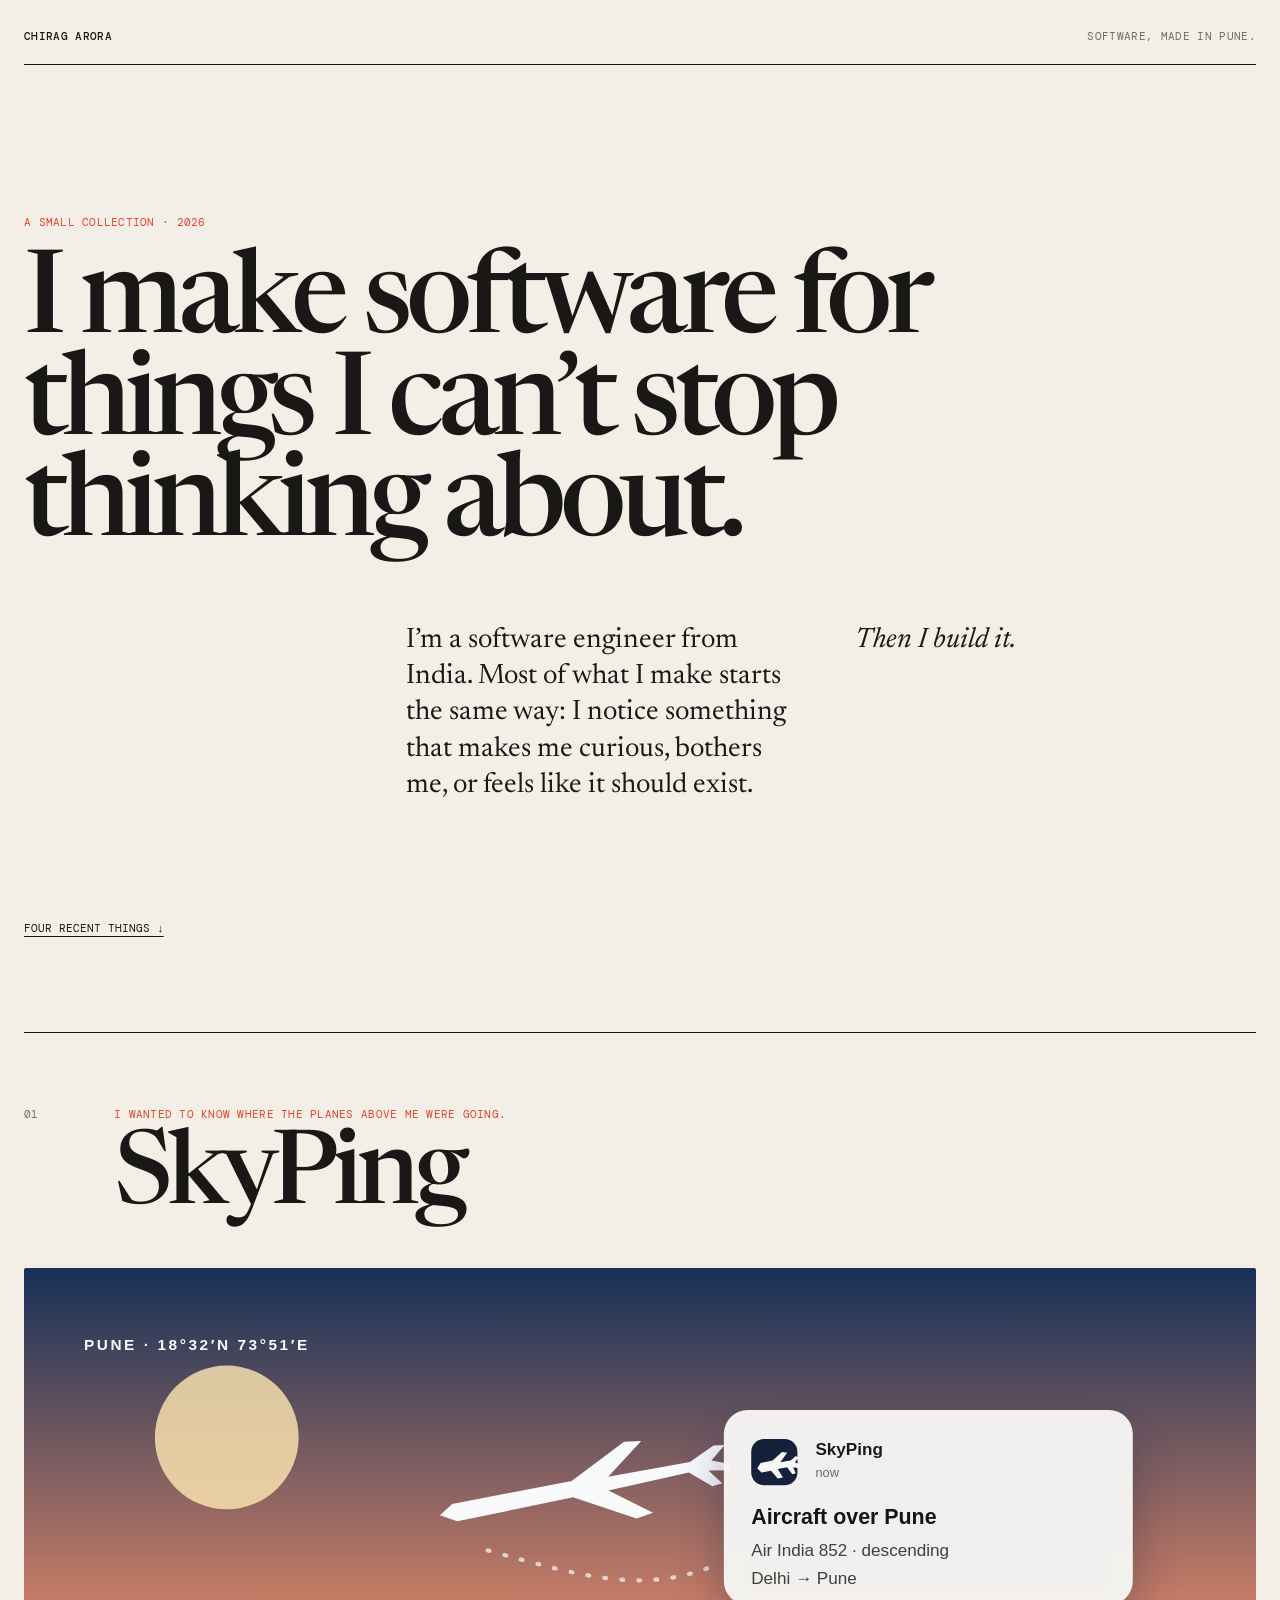
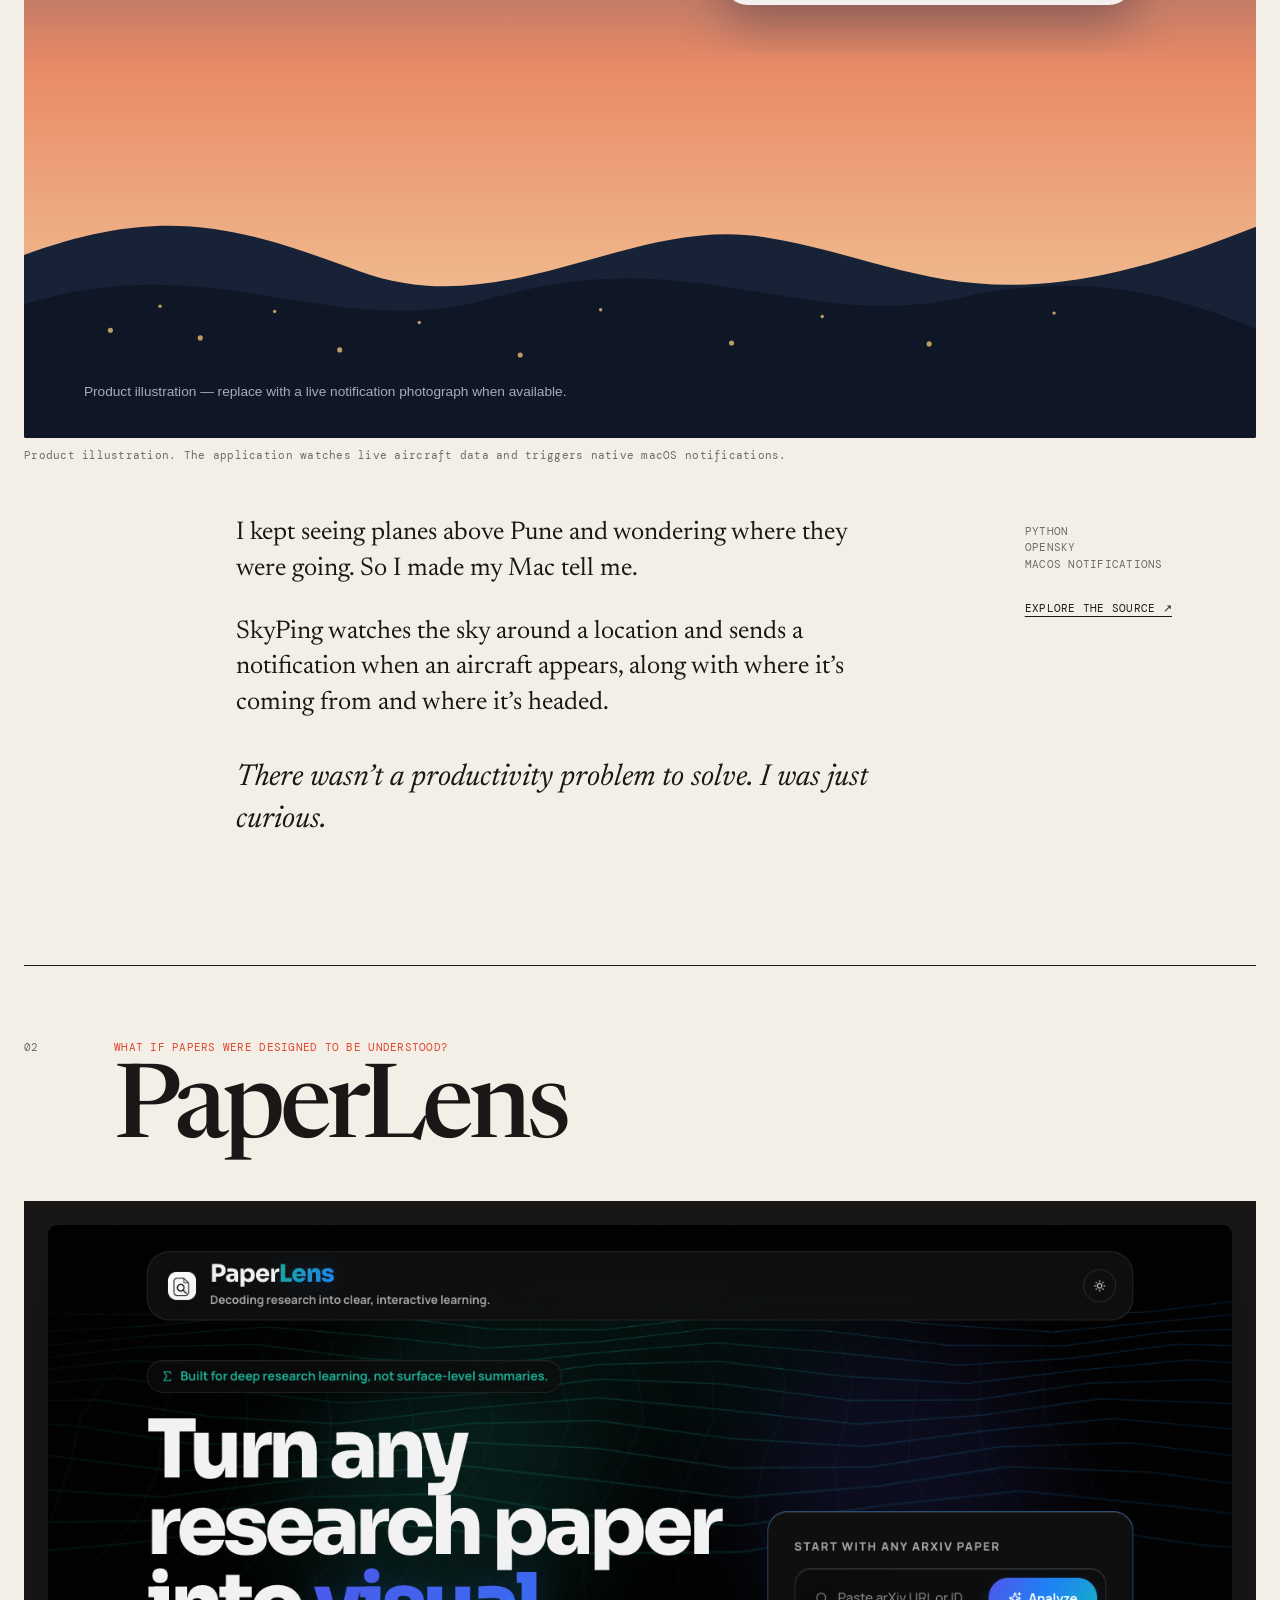
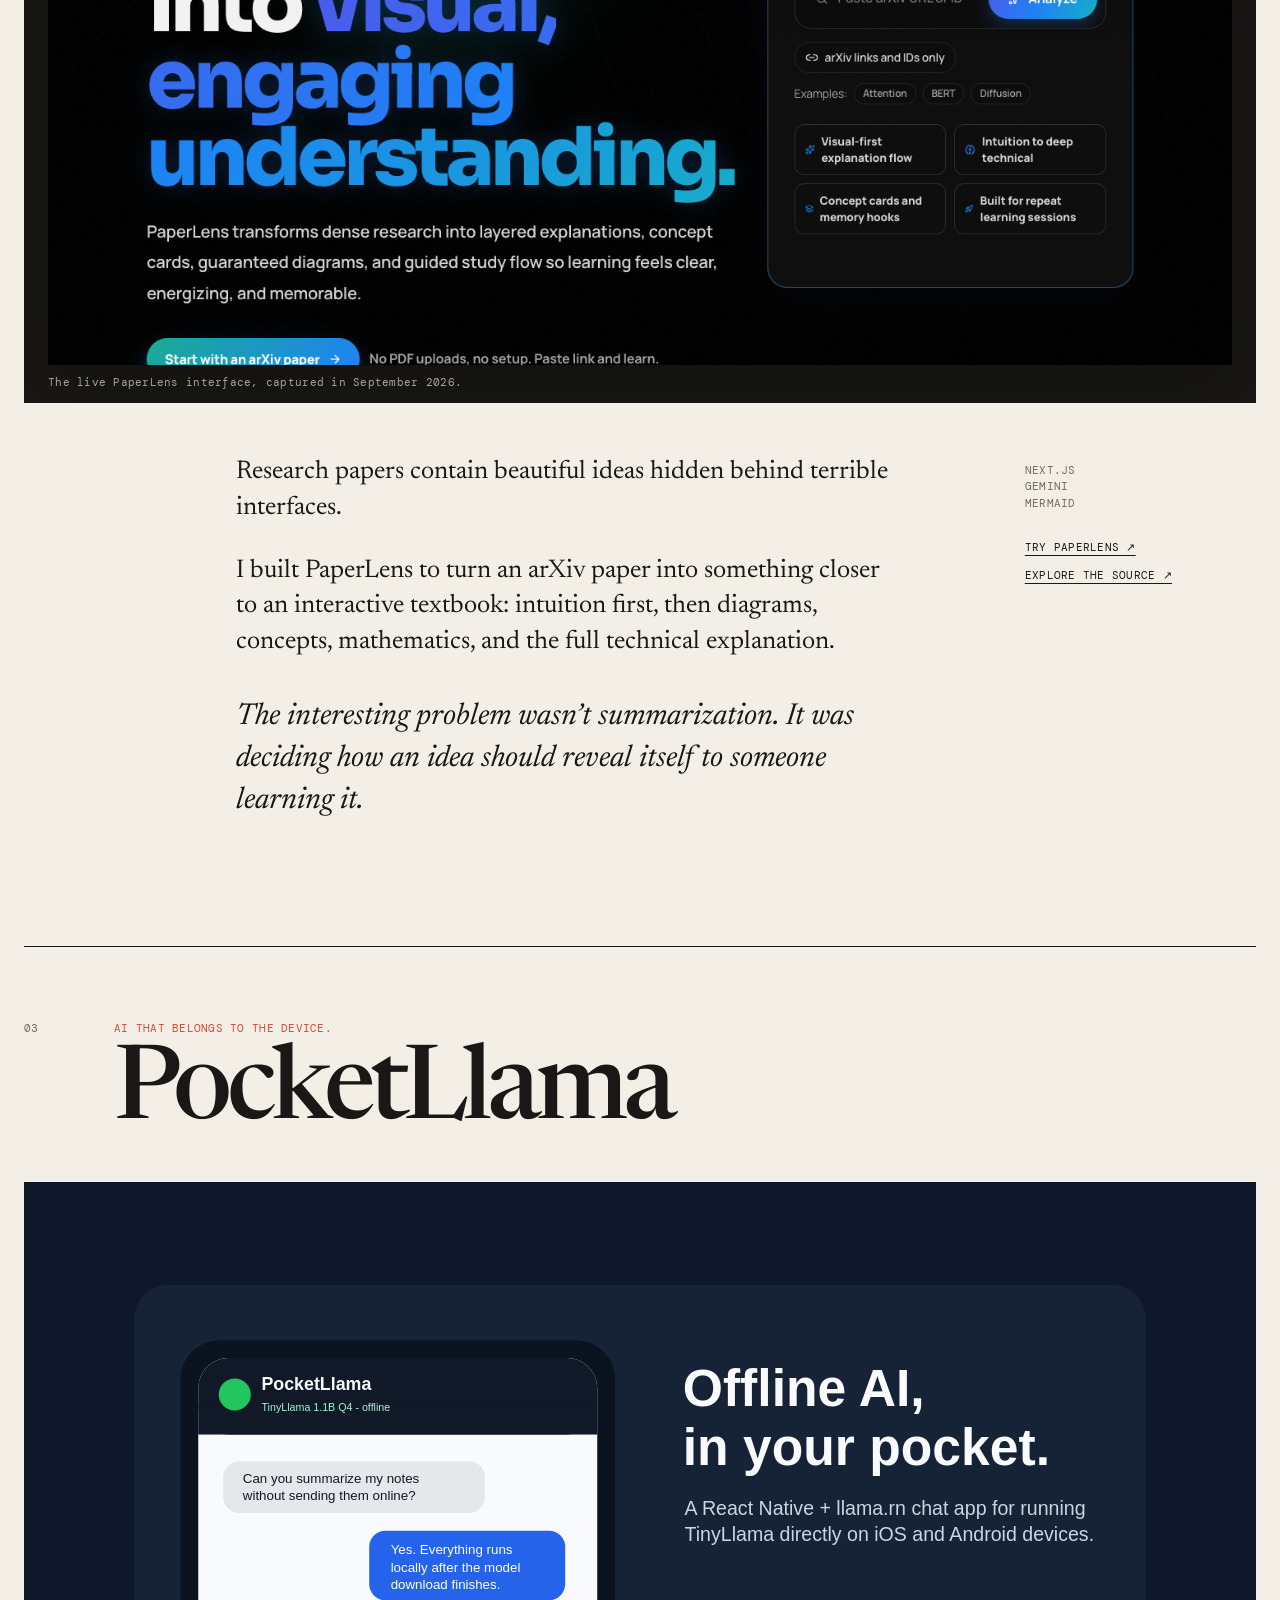
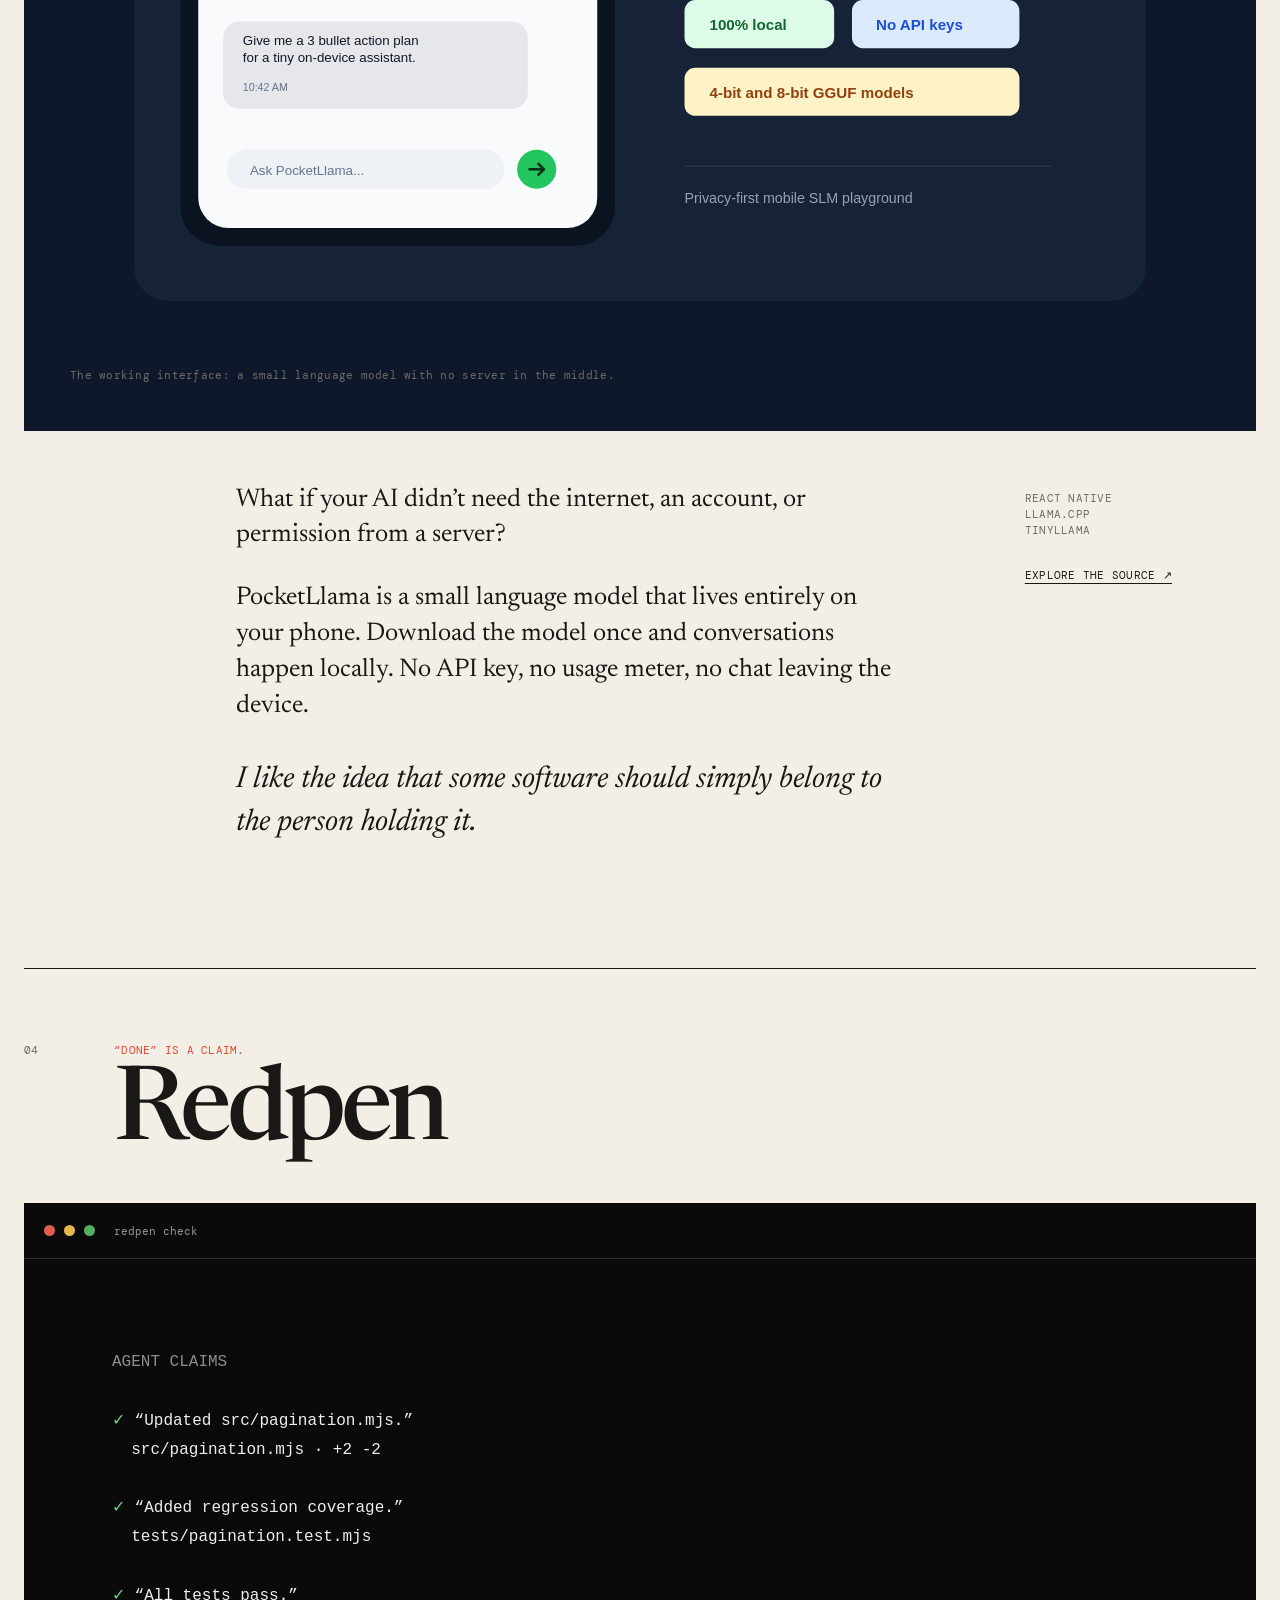
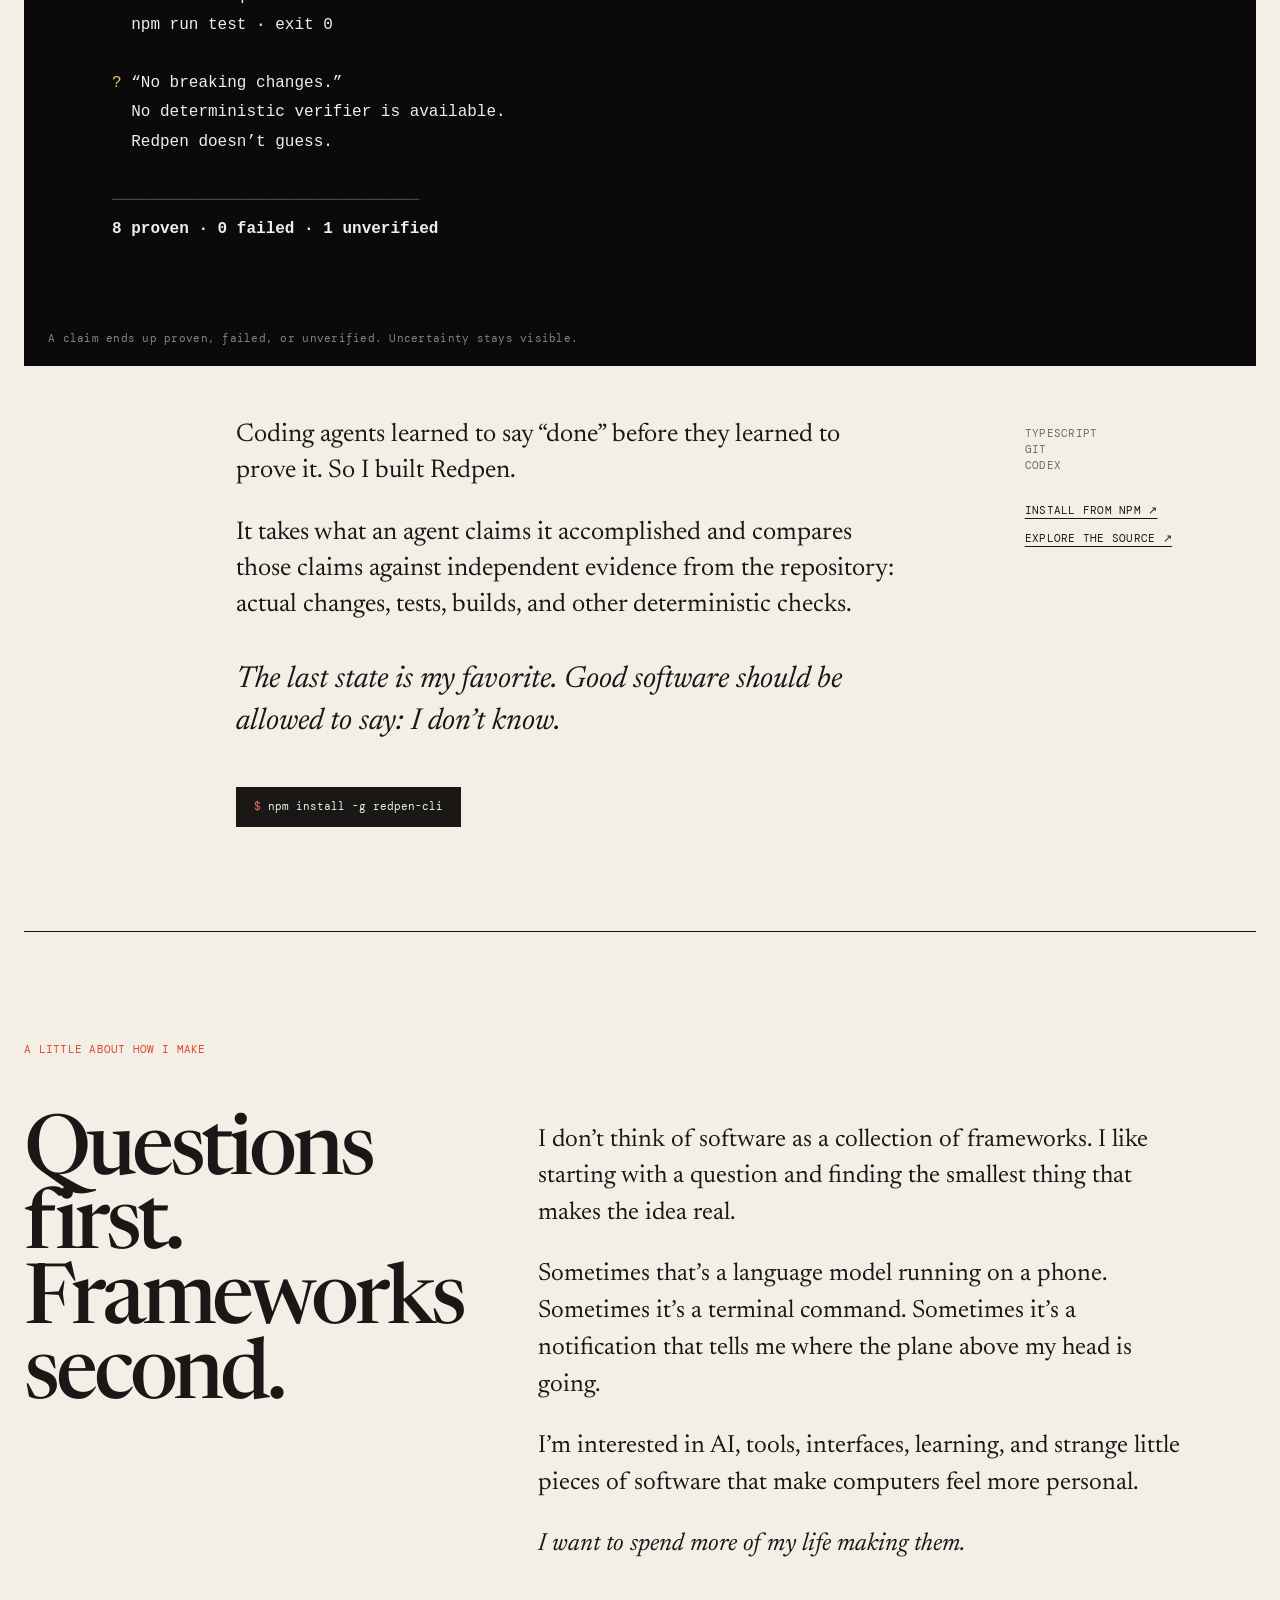
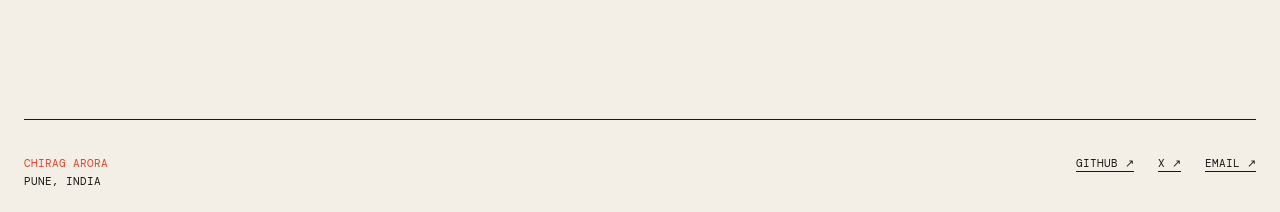
==== made.html @ 52c97ab2 "add creator portfolio for Gumroad residency" ====
<!DOCTYPE html>
<html lang="en">
<head>
    <meta charset="UTF-8">
    <meta name="viewport" content="width=device-width, initial-scale=1.0">
    <meta name="description" content="Four pieces of software made by Chirag Arora from curiosity: SkyPing, PaperLens, PocketLlama, and Redpen.">
    <meta name="author" content="Chirag Arora">
    <meta name="theme-color" content="#f3efe6">

    <meta property="og:type" content="website">
    <meta property="og:title" content="Things I made — Chirag Arora">
    <meta property="og:description" content="I make software for things I can't stop thinking about.">
    <meta property="og:url" content="https://www.chiragarora.tech/made">
    <meta property="og:image" content="https://www.chiragarora.tech/made-assets/paperlens-home.png">

    <meta name="twitter:card" content="summary_large_image">
    <meta name="twitter:title" content="Things I made — Chirag Arora">
    <meta name="twitter:description" content="I make software for things I can't stop thinking about.">
    <meta name="twitter:image" content="https://www.chiragarora.tech/made-assets/paperlens-home.png">

    <link rel="canonical" href="https://www.chiragarora.tech/made">
    <title>Things I made — Chirag Arora</title>
    <link rel="icon" type="image/png" sizes="512x512" href="/favicon.png?v=2">
    <link rel="preconnect" href="https://fonts.googleapis.com">
    <link rel="preconnect" href="https://fonts.gstatic.com" crossorigin>
    <link href="https://fonts.googleapis.com/css2?family=DM+Mono:wght@400;500&amp;family=Newsreader:opsz,wght@6..72,400;6..72,500;6..72,600&amp;display=swap" rel="stylesheet">
    <link rel="stylesheet" href="/made.css">
</head>
<body>
    <a class="skip-link" href="#work">Skip to the work</a>

    <header class="masthead" aria-label="Page header">
        <a class="wordmark" href="/">Chirag Arora</a>
        <p>Software, made in Pune.</p>
    </header>

    <main>
        <section class="intro" aria-labelledby="page-title">
            <p class="edition">A small collection · 2026</p>
            <h1 id="page-title">I make software for things I can’t stop thinking about.</h1>
            <div class="intro-copy">
                <p>I’m a software engineer from India. Most of what I make starts the same way: I notice something that makes me curious, bothers me, or feels like it should exist.</p>
                <p>Then I build it.</p>
            </div>
            <a class="down-link" href="#work">Four recent things <span aria-hidden="true">↓</span></a>
        </section>

        <section class="projects" id="work" aria-label="Selected projects">
            <article class="project" id="skyping">
                <header class="project-heading">
                    <p class="project-number">01</p>
                    <div>
                        <p class="project-question">I wanted to know where the planes above me were going.</p>
                        <h2>SkyPing</h2>
                    </div>
                </header>
                <figure class="project-visual sky-visual">
                    <img src="/made-assets/skyping-scene.svg" alt="Illustration of SkyPing showing a flight notification over the Pune skyline" width="1440" height="900">
                    <figcaption>Product illustration. The application watches live aircraft data and triggers native macOS notifications.</figcaption>
                </figure>
                <div class="project-story">
                    <div class="story-main">
                        <p>I kept seeing planes above Pune and wondering where they were going. So I made my Mac tell me.</p>
                        <p>SkyPing watches the sky around a location and sends a notification when an aircraft appears, along with where it’s coming from and where it’s headed.</p>
                        <p class="pull-quote">There wasn’t a productivity problem to solve. I was just curious.</p>
                    </div>
                    <aside class="project-meta">
                        <p>Python<br>OpenSky<br>macOS notifications</p>
                        <a href="https://github.com/ChiragArora31/SkyPing" target="_blank" rel="noopener noreferrer">Explore the source ↗</a>
                    </aside>
                </div>
            </article>

            <article class="project" id="paperlens">
                <header class="project-heading">
                    <p class="project-number">02</p>
                    <div>
                        <p class="project-question">What if papers were designed to be understood?</p>
                        <h2>PaperLens</h2>
                    </div>
                </header>
                <figure class="project-visual paper-visual">
                    <img src="/made-assets/paperlens-home.png" alt="PaperLens interface inviting the reader to turn an arXiv paper into a visual learning experience" width="1440" height="900" loading="lazy">
                    <figcaption>The live PaperLens interface, captured in September 2026.</figcaption>
                </figure>
                <div class="project-story">
                    <div class="story-main">
                        <p>Research papers contain beautiful ideas hidden behind terrible interfaces.</p>
                        <p>I built PaperLens to turn an arXiv paper into something closer to an interactive textbook: intuition first, then diagrams, concepts, mathematics, and the full technical explanation.</p>
                        <p class="pull-quote">The interesting problem wasn’t summarization. It was deciding how an idea should reveal itself to someone learning it.</p>
                    </div>
                    <aside class="project-meta">
                        <p>Next.js<br>Gemini<br>Mermaid</p>
                        <a href="https://paperlens.in" target="_blank" rel="noopener noreferrer">Try PaperLens ↗</a>
                        <a href="https://github.com/ChiragArora31/PaperLens" target="_blank" rel="noopener noreferrer">Explore the source ↗</a>
                    </aside>
                </div>
            </article>

            <article class="project" id="pocketllama">
                <header class="project-heading">
                    <p class="project-number">03</p>
                    <div>
                        <p class="project-question">AI that belongs to the device.</p>
                        <h2>PocketLlama</h2>
                    </div>
                </header>
                <figure class="project-visual pocket-visual">
                    <img src="/made-assets/pocketllama-chat.svg" alt="PocketLlama chat interface running a TinyLlama model locally on a phone" width="1280" height="820" loading="lazy">
                    <figcaption>The working interface: a small language model with no server in the middle.</figcaption>
                </figure>
                <div class="project-story">
                    <div class="story-main">
                        <p>What if your AI didn’t need the internet, an account, or permission from a server?</p>
                        <p>PocketLlama is a small language model that lives entirely on your phone. Download the model once and conversations happen locally. No API key, no usage meter, no chat leaving the device.</p>
                        <p class="pull-quote">I like the idea that some software should simply belong to the person holding it.</p>
                    </div>
                    <aside class="project-meta">
                        <p>React Native<br>llama.cpp<br>TinyLlama</p>
                        <a href="https://github.com/ChiragArora31/PocketLlama" target="_blank" rel="noopener noreferrer">Explore the source ↗</a>
                    </aside>
                </div>
            </article>

            <article class="project" id="redpen">
                <header class="project-heading">
                    <p class="project-number">04</p>
                    <div>
                        <p class="project-question">“Done” is a claim.</p>
                        <h2>Redpen</h2>
                    </div>
                </header>
                <figure class="project-visual terminal-visual">
                    <div class="terminal-bar" aria-hidden="true"><span></span><span></span><span></span><b>redpen check</b></div>
                    <pre aria-label="Example Redpen verification report"><code><span class="terminal-muted">AGENT CLAIMS</span>

<span class="terminal-good">✓</span> “Updated src/pagination.mjs.”
  src/pagination.mjs · +2 -2

<span class="terminal-good">✓</span> “Added regression coverage.”
  tests/pagination.test.mjs

<span class="terminal-good">✓</span> “All tests pass.”
  npm run test · exit 0

<span class="terminal-unknown">?</span> “No breaking changes.”
  No deterministic verifier is available.
  Redpen doesn’t guess.

<span class="terminal-rule">────────────────────────────────</span>
<strong>8 proven · 0 failed · 1 unverified</strong></code></pre>
                    <figcaption>A claim ends up proven, failed, or unverified. Uncertainty stays visible.</figcaption>
                </figure>
                <div class="project-story">
                    <div class="story-main">
                        <p>Coding agents learned to say “done” before they learned to prove it. So I built Redpen.</p>
                        <p>It takes what an agent claims it accomplished and compares those claims against independent evidence from the repository: actual changes, tests, builds, and other deterministic checks.</p>
                        <p class="pull-quote">The last state is my favorite. Good software should be allowed to say: I don’t know.</p>
                        <p class="install"><span>$</span> npm install -g redpen-cli</p>
                    </div>
                    <aside class="project-meta">
                        <p>TypeScript<br>Git<br>Codex</p>
                        <a href="https://www.npmjs.com/package/redpen-cli" target="_blank" rel="noopener noreferrer">Install from npm ↗</a>
                        <a href="https://github.com/ChiragArora31/Redpen" target="_blank" rel="noopener noreferrer">Explore the source ↗</a>
                    </aside>
                </div>
            </article>
        </section>

        <section class="about" aria-labelledby="about-heading">
            <p class="edition">A little about how I make</p>
            <h2 id="about-heading">Questions first.<br>Frameworks second.</h2>
            <div class="about-copy">
                <p>I don’t think of software as a collection of frameworks. I like starting with a question and finding the smallest thing that makes the idea real.</p>
                <p>Sometimes that’s a language model running on a phone. Sometimes it’s a terminal command. Sometimes it’s a notification that tells me where the plane above my head is going.</p>
                <p>I’m interested in AI, tools, interfaces, learning, and strange little pieces of software that make computers feel more personal.</p>
                <p class="about-last">I want to spend more of my life making them.</p>
            </div>
        </section>
    </main>

    <footer>
        <div>
            <p class="footer-name">Chirag Arora</p>
            <p>Pune, India</p>
        </div>
        <nav aria-label="Contact links">
            <a href="https://github.com/ChiragArora31" target="_blank" rel="noopener noreferrer">GitHub ↗</a>
            <a href="https://x.com/iChiragArora" target="_blank" rel="noopener noreferrer">X ↗</a>
            <a href="mailto:chiragarora31@gmail.com">Email ↗</a>
        </nav>
    </footer>

</body>
</html>
---- made.css ----
:root {
    --paper: #f3efe6;
    --ink: #191816;
    --muted: #706b63;
    --line: #cfc7b9;
    --accent: #e0452e;
    --serif: "Newsreader", Georgia, serif;
    --mono: "DM Mono", "SFMono-Regular", Consolas, monospace;
}

* { box-sizing: border-box; }

html { scroll-behavior: smooth; }

body {
    margin: 0;
    background: var(--paper);
    color: var(--ink);
    font-family: var(--serif);
    font-size: 20px;
    line-height: 1.48;
    -webkit-font-smoothing: antialiased;
}

a { color: inherit; text-decoration-thickness: 1px; text-underline-offset: 4px; }
a:hover { color: var(--accent); }
a:focus-visible { outline: 2px solid var(--accent); outline-offset: 4px; }

.skip-link {
    position: fixed;
    left: 1rem;
    top: -5rem;
    z-index: 10;
    padding: 0.65rem 0.9rem;
    background: var(--ink);
    color: var(--paper);
    font-family: var(--mono);
    font-size: 0.7rem;
}

.skip-link:focus { top: 1rem; }

.masthead,
main,
footer {
    width: min(100% - 48px, 1240px);
    margin-inline: auto;
}

.masthead {
    display: flex;
    justify-content: space-between;
    align-items: baseline;
    padding: 28px 0 20px;
    border-bottom: 1px solid var(--ink);
    font-family: var(--mono);
    font-size: 0.68rem;
    letter-spacing: 0.03em;
    text-transform: uppercase;
}

.masthead p { margin: 0; color: var(--muted); }
.wordmark { font-weight: 500; text-decoration: none; }

.intro { min-height: 820px; padding: clamp(72px, 12vw, 150px) 0 90px; }
.edition,
.project-number,
.project-question,
.project-meta,
figcaption {
    font-family: var(--mono);
    font-size: 0.66rem;
    line-height: 1.55;
    letter-spacing: 0.025em;
}

.edition {
    margin: 0 0 24px;
    color: var(--accent);
    text-transform: uppercase;
}

h1,
h2,
p { margin-top: 0; }

h1 {
    max-width: 1050px;
    margin-bottom: 62px;
    font-size: clamp(3.8rem, 9vw, 8.4rem);
    font-weight: 500;
    letter-spacing: -0.055em;
    line-height: 0.88;
}

.intro-copy {
    display: grid;
    grid-template-columns: repeat(2, minmax(0, 1fr));
    gap: 48px;
    max-width: 850px;
    margin-left: auto;
    font-size: clamp(1.25rem, 2.3vw, 1.75rem);
    line-height: 1.3;
}

.intro-copy p:last-child { font-style: italic; }

.down-link {
    display: inline-block;
    margin-top: 88px;
    font-family: var(--mono);
    font-size: 0.7rem;
    text-transform: uppercase;
}

.projects { scroll-margin-top: 24px; }

.project {
    padding: 74px 0 92px;
    border-top: 1px solid var(--ink);
}

.project-heading {
    display: grid;
    grid-template-columns: 90px 1fr;
    margin-bottom: 42px;
}

.project-number,
.project-question { margin: 0; color: var(--muted); text-transform: uppercase; }
.project-question { margin-bottom: 10px; color: var(--accent); }

.project h2,
.about h2 {
    margin: 0;
    font-size: clamp(3.4rem, 8vw, 7.5rem);
    font-weight: 500;
    letter-spacing: -0.05em;
    line-height: 0.9;
}

.project-visual { margin: 0 0 52px; }
.project-visual img { display: block; width: 100%; height: auto; }
.project-visual figcaption { margin-top: 10px; color: var(--muted); }
.sky-visual img { border-radius: 2px; }

.paper-visual {
    padding: 24px 24px 0;
    overflow: hidden;
    background: #191816;
}

.paper-visual img {
    border-radius: 9px 9px 0 0;
    box-shadow: 0 25px 70px rgba(0, 0, 0, 0.28);
}

.paper-visual figcaption { padding-bottom: 12px; color: #aaa49a; }

.pocket-visual {
    padding: clamp(18px, 4vw, 46px);
    background: #0f172a;
}

.project-story {
    display: grid;
    grid-template-columns: minmax(0, 2fr) minmax(220px, 0.7fr);
    gap: clamp(60px, 10vw, 140px);
    max-width: 1020px;
    margin-left: auto;
}

.story-main { font-size: clamp(1.2rem, 2.1vw, 1.6rem); line-height: 1.4; }
.story-main > p { margin-bottom: 1.05em; }
.pull-quote { padding-top: 0.5rem; font-size: 1.18em; font-style: italic; }

.project-meta {
    padding-top: 0.5rem;
    color: var(--muted);
    text-transform: uppercase;
}

.project-meta p { margin-bottom: 28px; }
.project-meta a { display: block; margin: 0 0 12px; color: var(--ink); }
.project-meta a:hover { color: var(--accent); }

.terminal-visual { background: #0a0a0a; color: #efeee9; }

.terminal-bar {
    display: flex;
    align-items: center;
    gap: 9px;
    min-height: 56px;
    padding: 0 20px;
    border-bottom: 1px solid #333;
}

.terminal-bar span { width: 11px; height: 11px; border-radius: 50%; background: #515151; }
.terminal-bar span:first-child { background: #e25d4c; }
.terminal-bar span:nth-child(2) { background: #e8b74b; }
.terminal-bar span:nth-child(3) { background: #52af63; }
.terminal-bar b { margin-left: 10px; color: #979797; font-family: var(--mono); font-size: 0.68rem; font-weight: 400; }

.terminal-visual pre {
    margin: 0;
    padding: clamp(34px, 7vw, 88px);
    overflow-x: auto;
    font-family: var(--mono);
    font-size: clamp(0.68rem, 1.5vw, 1rem);
    line-height: 1.7;
}

.terminal-visual figcaption { margin: 0; padding: 0 24px 18px; color: #858585; }
.terminal-muted { color: #8d8d8d; }
.terminal-good { color: #72d187; }
.terminal-unknown { color: #edc65f; }
.terminal-rule { color: #4d4d4d; }

.install {
    width: fit-content;
    margin-top: 44px;
    padding: 12px 18px;
    background: var(--ink);
    color: var(--paper);
    font-family: var(--mono);
    font-size: 0.7rem;
}

.install span { color: #eb705d; }

.about {
    display: grid;
    grid-template-columns: 0.8fr 1.4fr;
    gap: 76px;
    padding: 110px 0 130px;
    border-top: 1px solid var(--ink);
}

.about .edition { grid-column: 1 / -1; margin-bottom: -24px; }
.about h2 { font-size: clamp(3.1rem, 6.5vw, 6.4rem); }
.about-copy { max-width: 650px; padding-top: 5px; font-size: clamp(1.2rem, 2vw, 1.55rem); }
.about-last { font-style: italic; }

footer {
    display: flex;
    justify-content: space-between;
    gap: 32px;
    padding: 34px 0 55px;
    border-top: 1px solid var(--ink);
    font-family: var(--mono);
    font-size: 0.68rem;
    line-height: 1.7;
    text-transform: uppercase;
}

footer p { margin: 0; }
.footer-name { color: var(--accent); }
footer nav { display: flex; gap: 24px; flex-wrap: wrap; }

@media (max-width: 760px) {
    body { font-size: 18px; }
    .masthead, main, footer { width: min(100% - 30px, 1240px); }
    .masthead p { display: none; }
    .intro { min-height: 700px; padding-top: 88px; }
    h1 { margin-bottom: 48px; }
    .intro-copy { grid-template-columns: 1fr; gap: 4px; margin-left: 0; }
    .down-link { margin-top: 56px; }
    .project { padding: 54px 0 66px; }
    .project-heading { grid-template-columns: 48px 1fr; margin-bottom: 28px; }
    .project-story { grid-template-columns: 1fr; gap: 20px; }
    .project-meta { display: grid; grid-template-columns: 1fr; }
    .paper-visual { padding: 10px 10px 0; }
    .terminal-visual pre { padding: 30px 18px; }
    .about { grid-template-columns: 1fr; gap: 42px; padding: 80px 0 90px; }
    .about .edition { margin-bottom: -12px; }
    footer { flex-direction: column; }
}
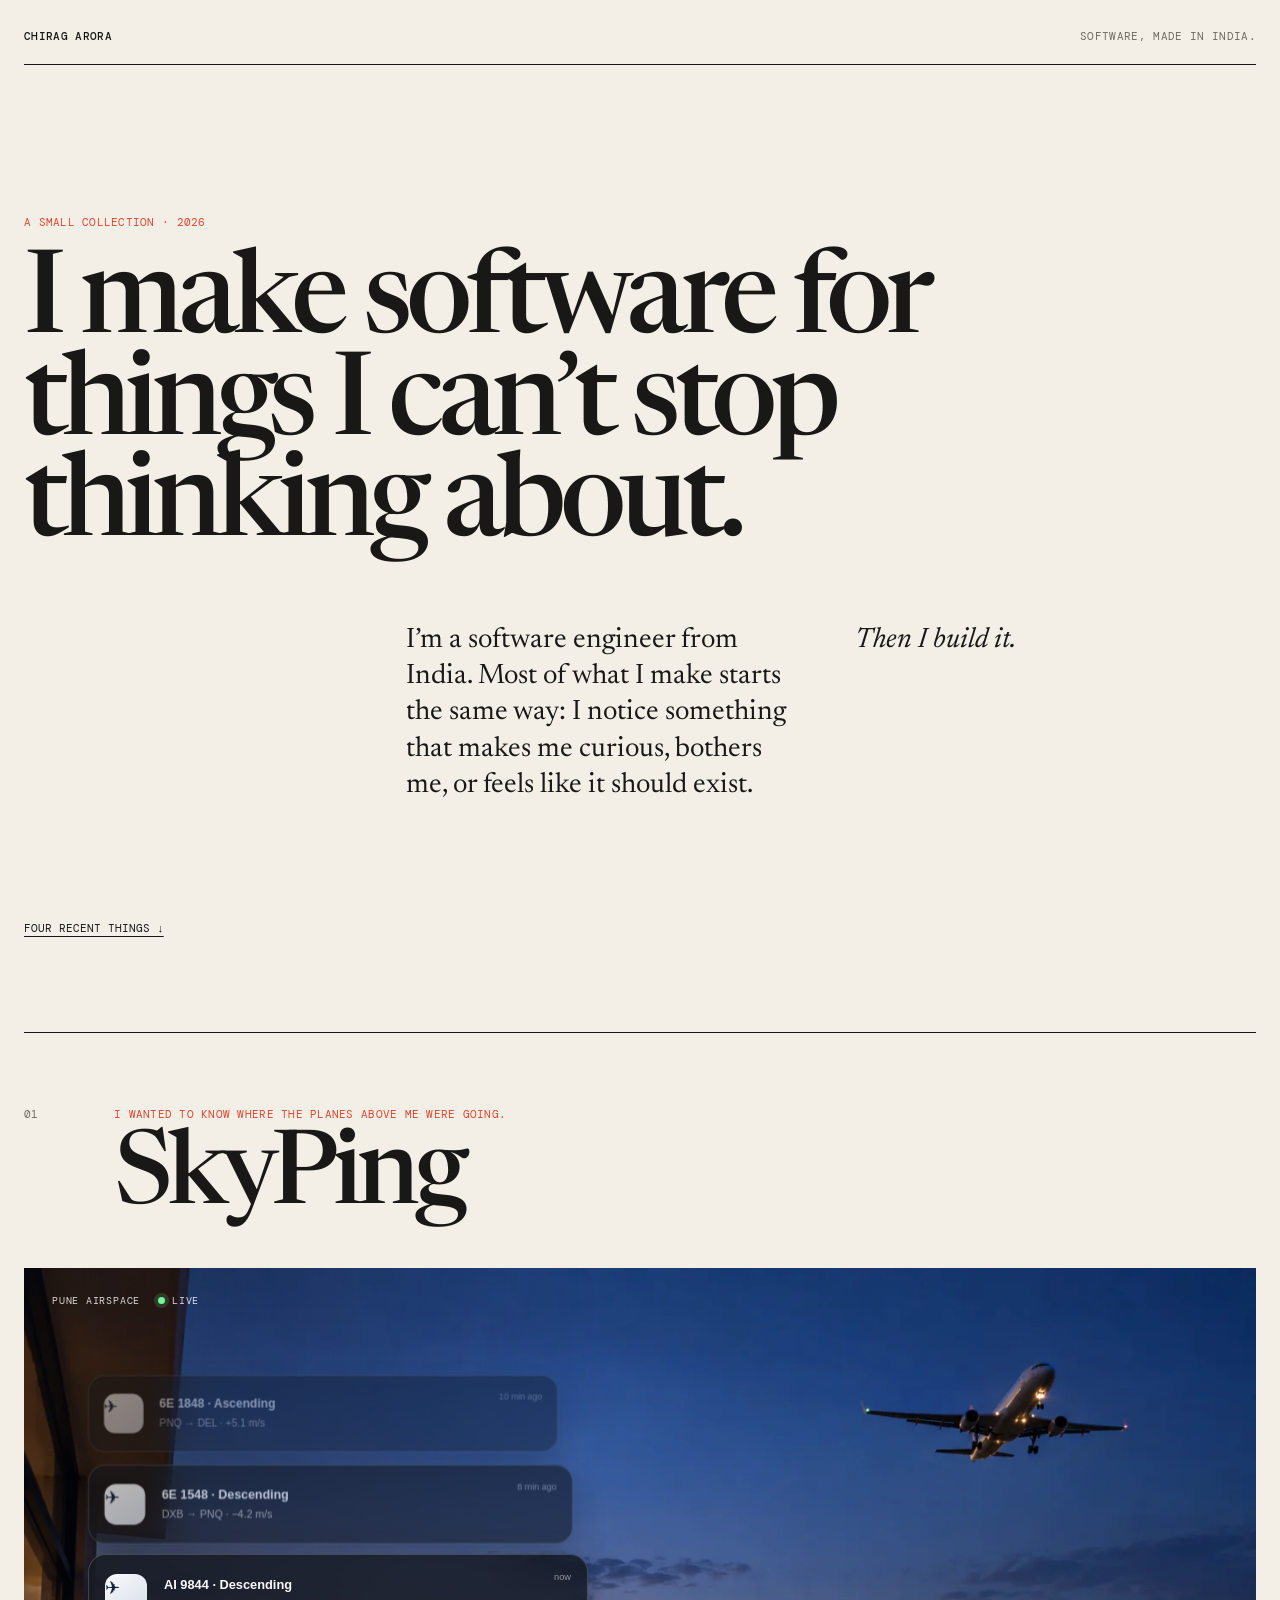
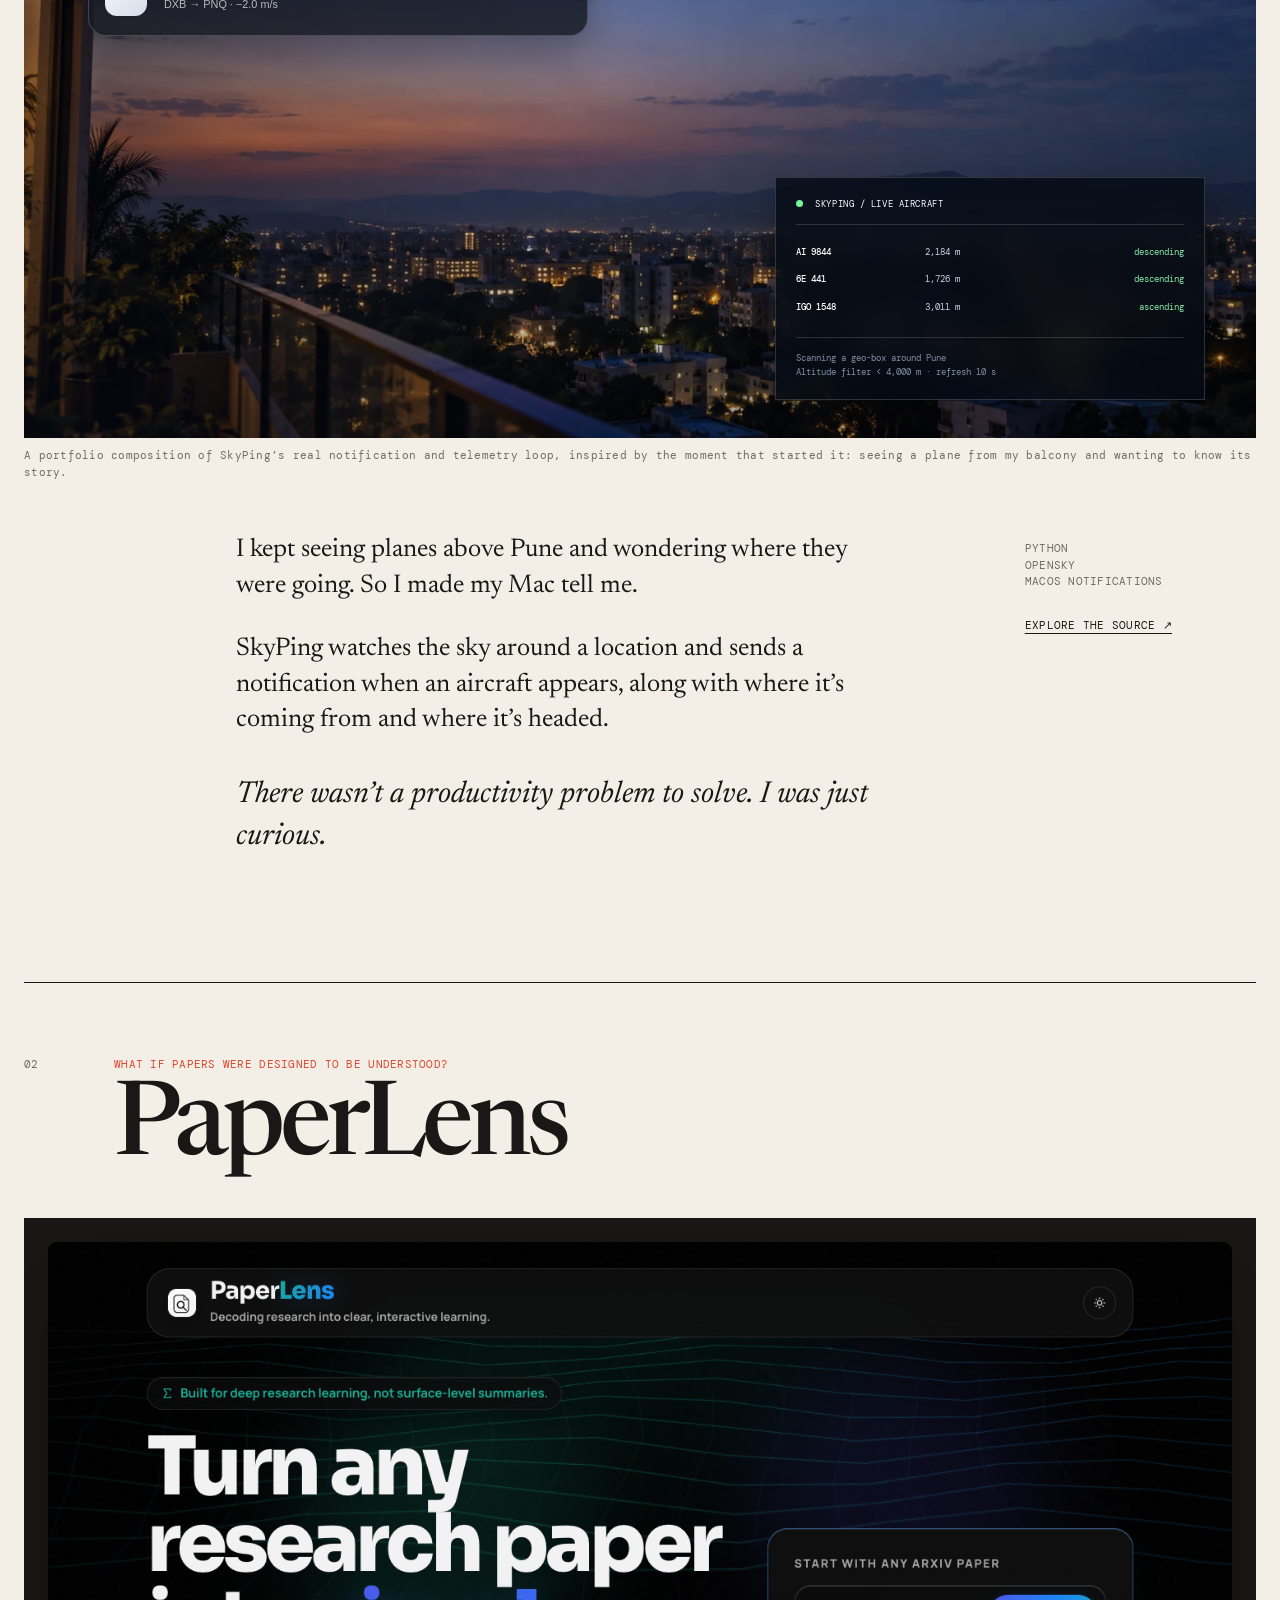
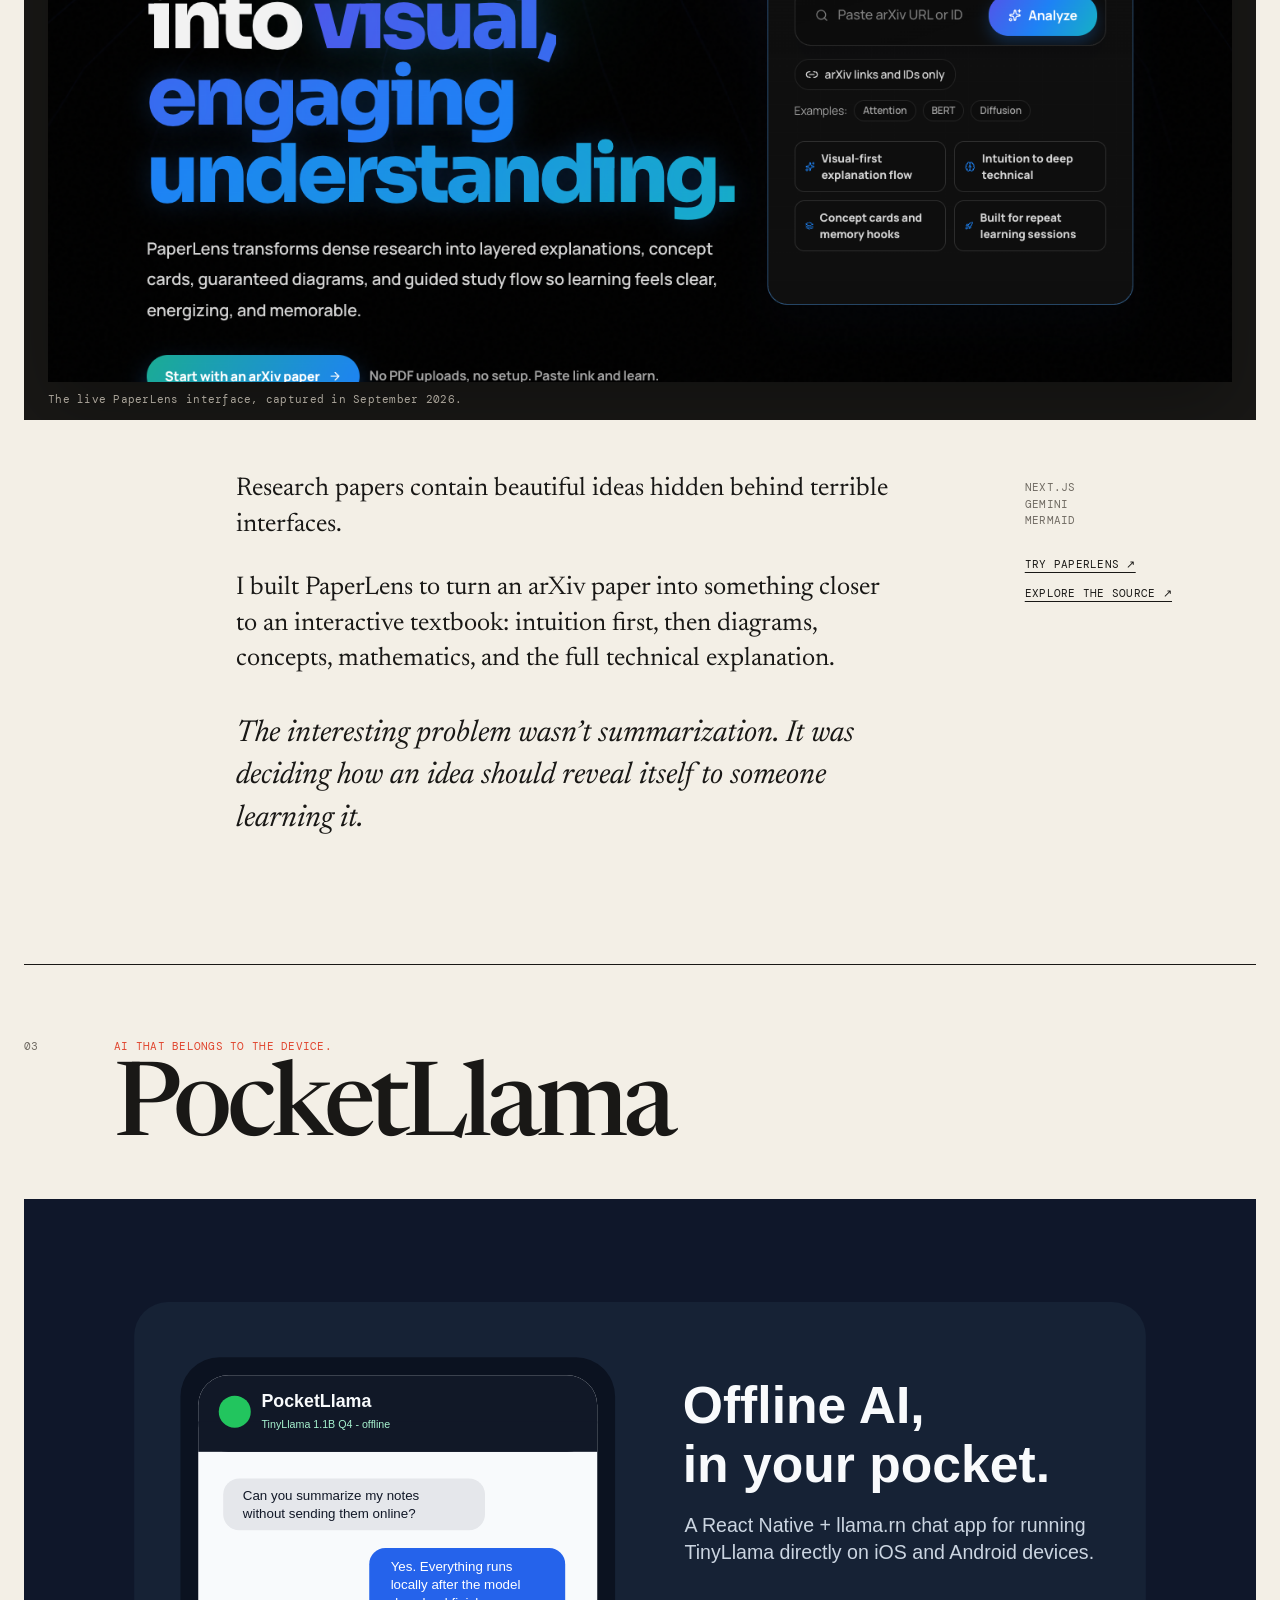
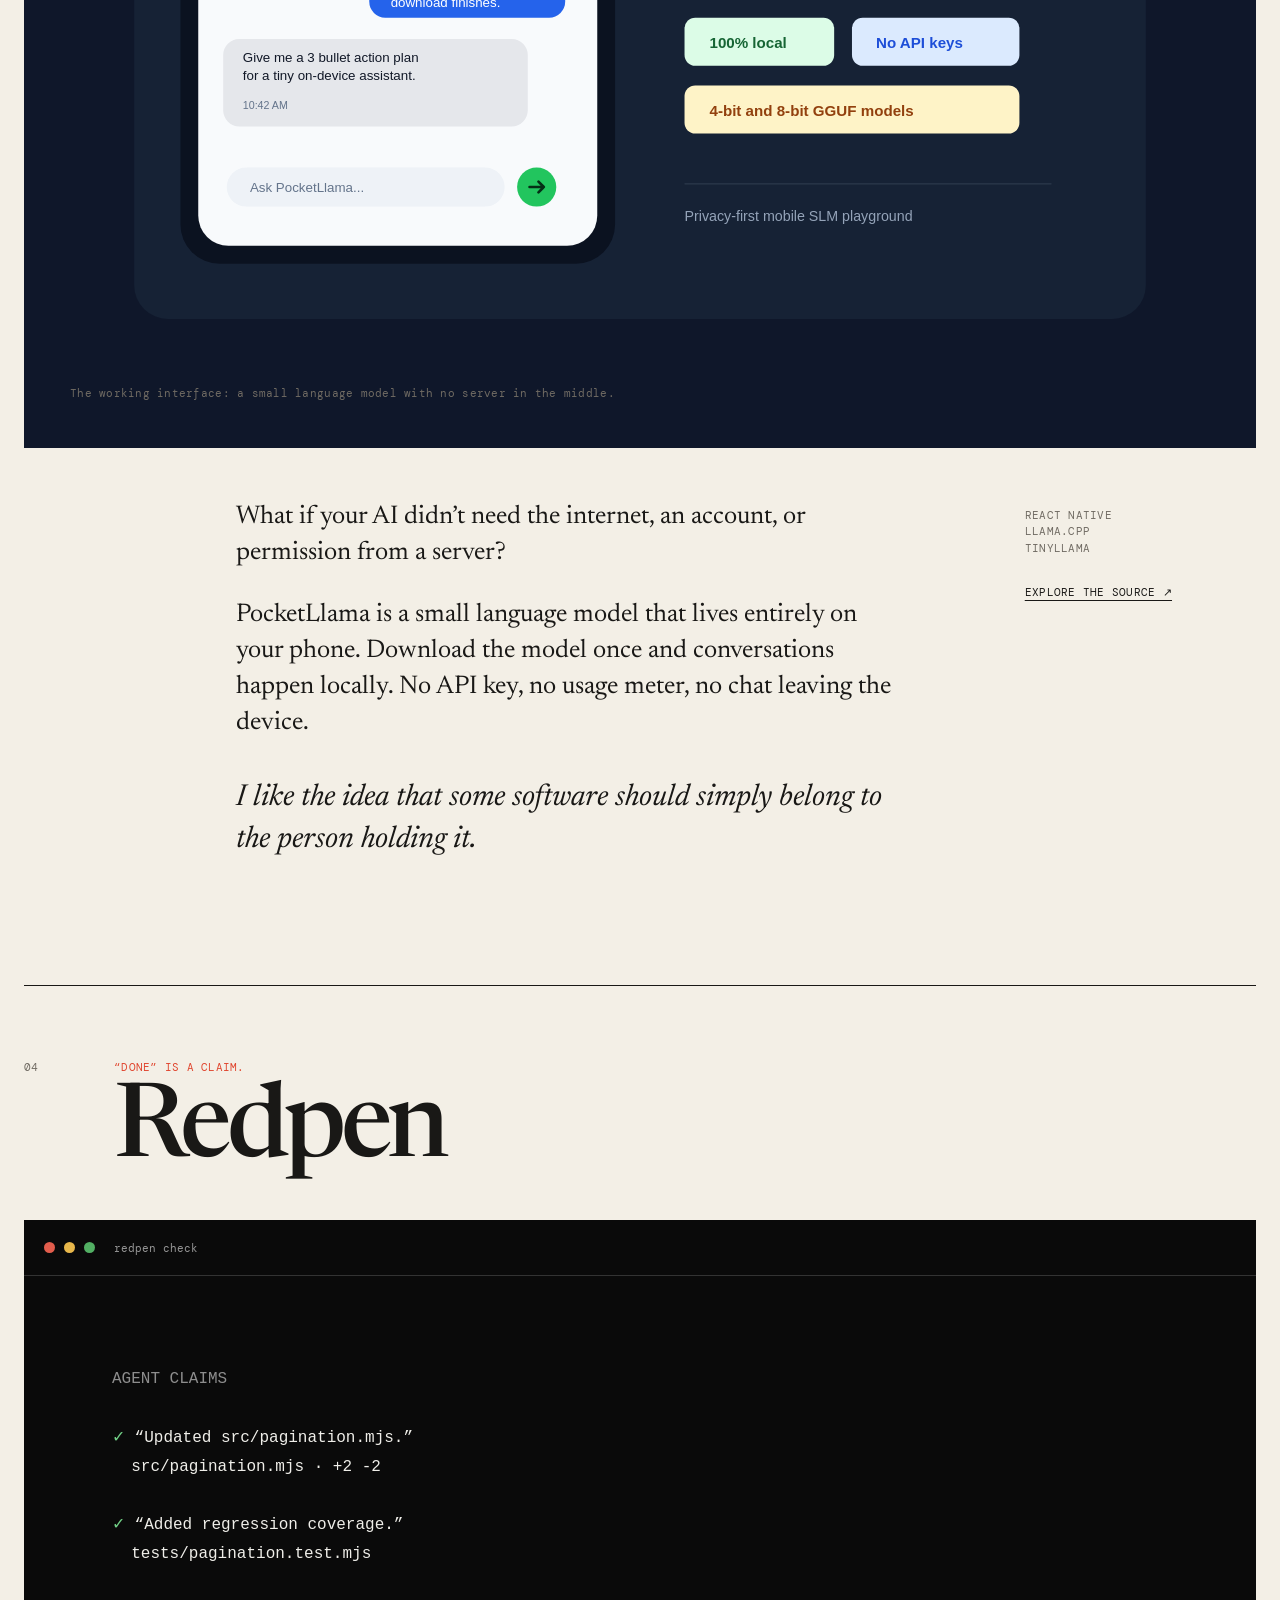
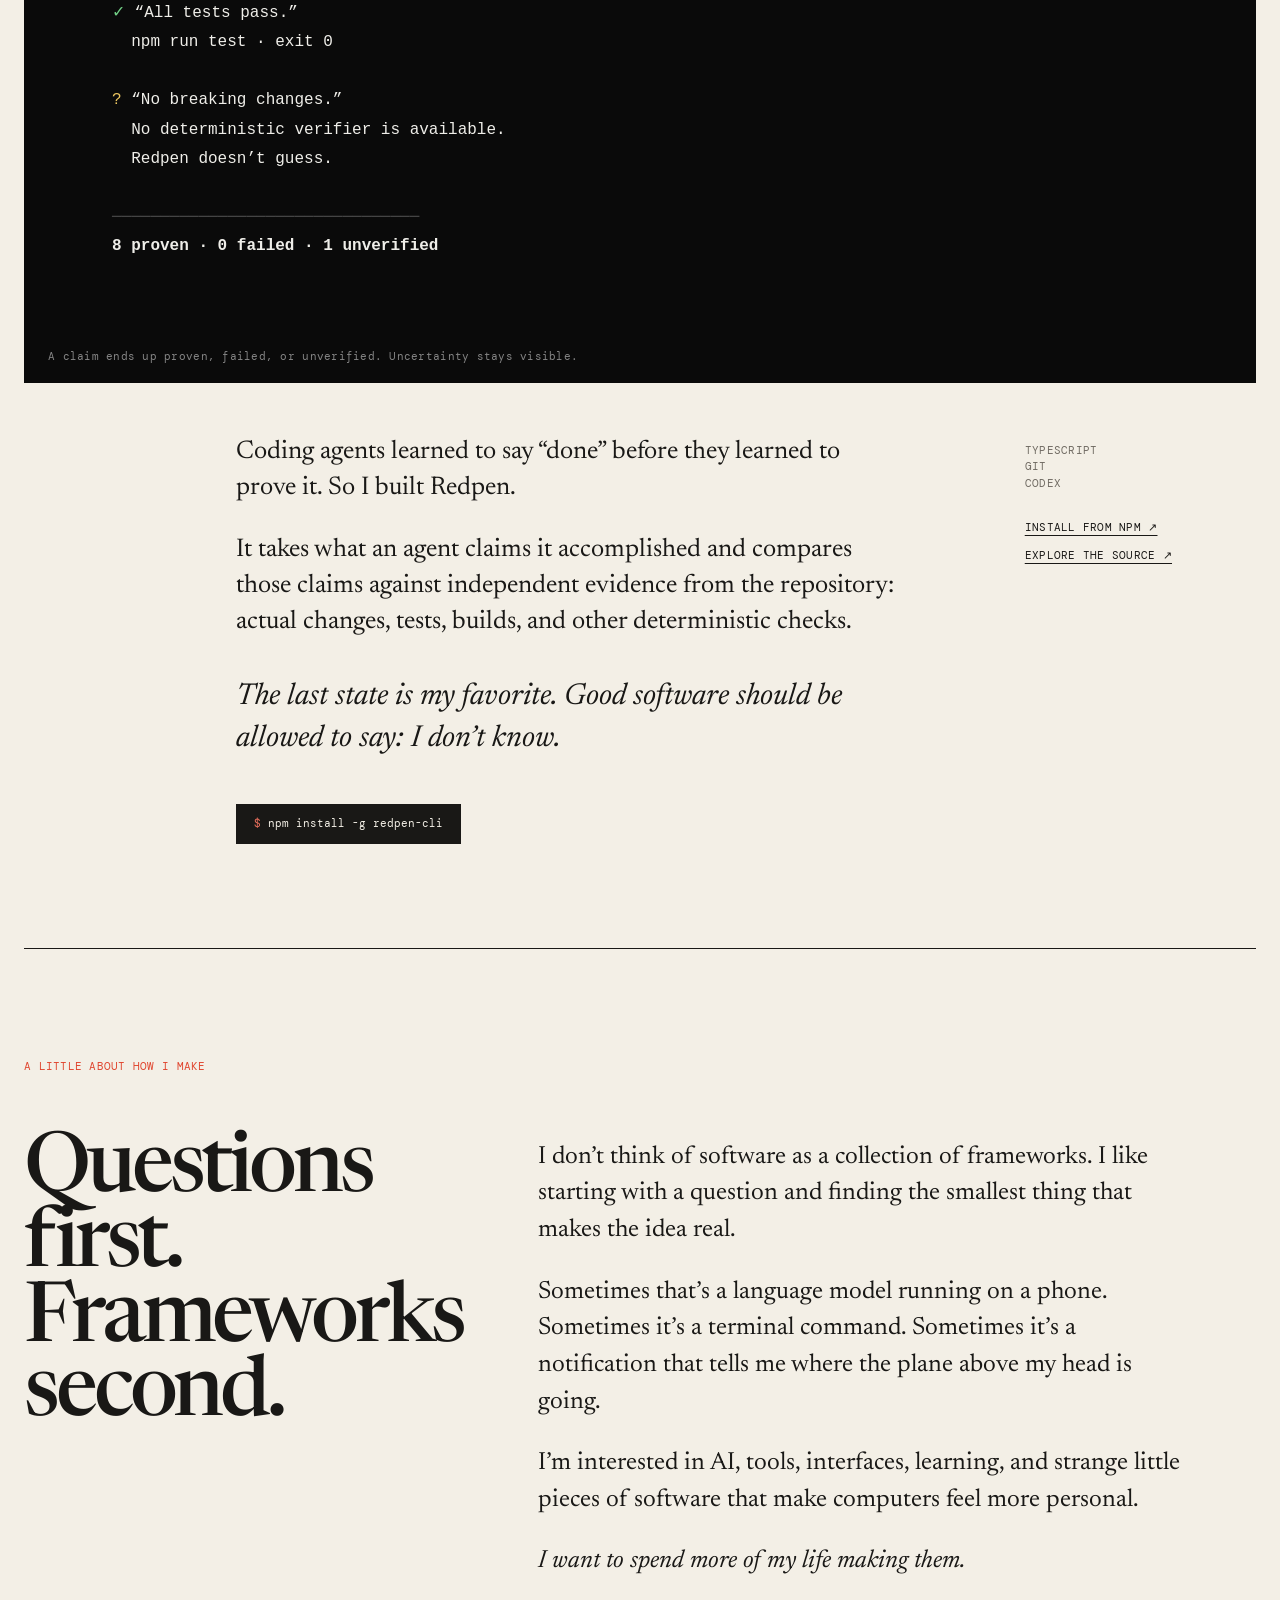
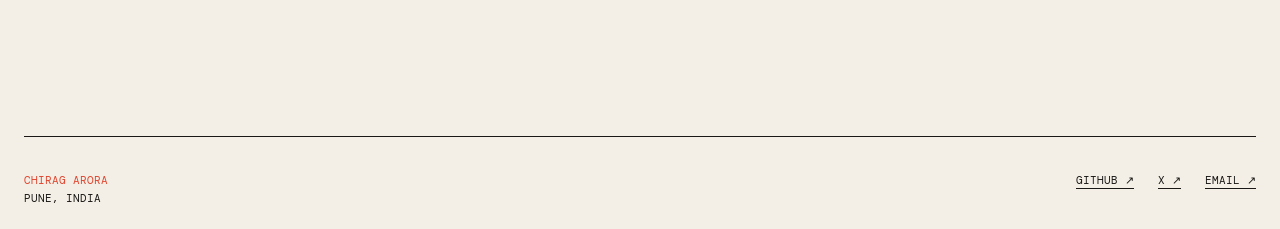
==== commit a0a99a67: "refine SkyPing portfolio visual" ====
--- a/made.html
+++ b/made.html
@@ -31,7 +31,7 @@
 
     <header class="masthead" aria-label="Page header">
         <a class="wordmark" href="/">Chirag Arora</a>
-        <p>Software, made in Pune.</p>
+        <p>Software, made in India.</p>
     </header>
 
     <main>
@@ -55,8 +55,38 @@
                     </div>
                 </header>
                 <figure class="project-visual sky-visual">
-                    <img src="/made-assets/skyping-scene.svg" alt="Illustration of SkyPing showing a flight notification over the Pune skyline" width="1440" height="900">
-                    <figcaption>Product illustration. The application watches live aircraft data and triggers native macOS notifications.</figcaption>
+                    <div class="sky-frame">
+                        <img src="/made-assets/skyping-pune-dusk.webp" alt="A passenger aircraft descending over Pune at blue hour, seen from an apartment balcony" width="1440" height="901">
+                        <div class="sky-coordinate" aria-hidden="true">
+                            <span>Pune airspace</span>
+                            <span class="live-dot">Live</span>
+                        </div>
+                        <div class="notification-stack" aria-label="Examples of native SkyPing flight notifications">
+                            <article class="flight-notification notification-back">
+                                <span class="plane-mark" aria-hidden="true">✈</span>
+                                <div><strong>6E 1848 · Ascending</strong><span>PNQ → DEL · +5.1 m/s</span></div>
+                                <time>10 min ago</time>
+                            </article>
+                            <article class="flight-notification notification-middle">
+                                <span class="plane-mark" aria-hidden="true">✈</span>
+                                <div><strong>6E 1548 · Descending</strong><span>DXB → PNQ · −4.2 m/s</span></div>
+                                <time>8 min ago</time>
+                            </article>
+                            <article class="flight-notification notification-front">
+                                <span class="plane-mark" aria-hidden="true">✈</span>
+                                <div><strong>AI 9844 · Descending</strong><span>DXB → PNQ · −2.0 m/s</span></div>
+                                <time>now</time>
+                            </article>
+                        </div>
+                        <div class="telemetry-card" aria-label="SkyPing live aircraft telemetry example">
+                            <div class="telemetry-title"><span></span> SkyPing / live aircraft</div>
+                            <div class="telemetry-row"><b>AI 9844</b><span>2,184 m</span><em>descending</em></div>
+                            <div class="telemetry-row"><b>6E 441</b><span>1,726 m</span><em>descending</em></div>
+                            <div class="telemetry-row"><b>IGO 1548</b><span>3,011 m</span><em>ascending</em></div>
+                            <p>Scanning a geo-box around Pune<br>Altitude filter &lt; 4,000 m · refresh 10 s</p>
+                        </div>
+                    </div>
+                    <figcaption>A portfolio composition of SkyPing’s real notification and telemetry loop, inspired by the moment that started it: seeing a plane from my balcony and wanting to know its story.</figcaption>
                 </figure>
                 <div class="project-story">
                     <div class="story-main">
--- a/made.css
+++ b/made.css
@@ -142,7 +142,149 @@
 .project-visual { margin: 0 0 52px; }
 .project-visual img { display: block; width: 100%; height: auto; }
 .project-visual figcaption { margin-top: 10px; color: var(--muted); }
-.sky-visual img { border-radius: 2px; }
+
+.sky-frame {
+    position: relative;
+    overflow: hidden;
+    isolation: isolate;
+    min-height: 620px;
+    background: #102443;
+}
+
+.sky-frame::after {
+    position: absolute;
+    inset: 0;
+    z-index: 1;
+    background:
+        linear-gradient(90deg, rgba(4, 10, 22, 0.42), transparent 47%),
+        linear-gradient(0deg, rgba(4, 10, 22, 0.35), transparent 42%);
+    content: "";
+    pointer-events: none;
+}
+
+.sky-frame > img {
+    width: 100%;
+    height: 100%;
+    min-height: 620px;
+    object-fit: cover;
+}
+
+.sky-coordinate {
+    position: absolute;
+    top: 26px;
+    left: 28px;
+    z-index: 2;
+    display: flex;
+    gap: 18px;
+    align-items: center;
+    color: rgba(255, 255, 255, 0.84);
+    font-family: var(--mono);
+    font-size: 0.61rem;
+    letter-spacing: 0.08em;
+    text-transform: uppercase;
+}
+
+.live-dot { display: inline-flex; gap: 7px; align-items: center; }
+.live-dot::before {
+    width: 7px;
+    height: 7px;
+    border-radius: 50%;
+    background: #74f59b;
+    box-shadow: 0 0 0 4px rgba(116, 245, 155, 0.15);
+    content: "";
+}
+
+.notification-stack {
+    position: absolute;
+    top: 102px;
+    left: clamp(24px, 5vw, 74px);
+    z-index: 3;
+    width: min(43%, 500px);
+}
+
+.flight-notification {
+    display: grid;
+    grid-template-columns: 46px 1fr auto;
+    gap: 13px;
+    align-items: center;
+    min-height: 82px;
+    padding: 13px 16px;
+    color: #f8fafc;
+    background: rgba(18, 22, 29, 0.78);
+    border: 1px solid rgba(255, 255, 255, 0.18);
+    border-radius: 18px;
+    box-shadow: 0 18px 40px rgba(0, 0, 0, 0.28);
+    backdrop-filter: blur(18px) saturate(125%);
+    -webkit-backdrop-filter: blur(18px) saturate(125%);
+    font-family: -apple-system, BlinkMacSystemFont, "Segoe UI", sans-serif;
+}
+
+.flight-notification + .flight-notification { margin-top: 10px; }
+.notification-back { opacity: 0.48; transform: scale(0.94); transform-origin: left bottom; }
+.notification-middle { opacity: 0.72; transform: scale(0.97); transform-origin: left bottom; }
+
+.plane-mark {
+    display: grid;
+    width: 42px;
+    height: 42px;
+    place-items: center;
+    background: linear-gradient(145deg, #f8fafc, #d6dde8);
+    color: #14233c;
+    border-radius: 12px;
+    font-size: 1.15rem;
+}
+
+.flight-notification strong,
+.flight-notification span { display: block; }
+.flight-notification strong { font-size: 0.8rem; line-height: 1.2; }
+.flight-notification div > span { margin-top: 4px; color: rgba(255, 255, 255, 0.68); font-size: 0.68rem; }
+.flight-notification time { align-self: start; padding-top: 3px; color: rgba(255, 255, 255, 0.52); font-size: 0.58rem; }
+
+.telemetry-card {
+    position: absolute;
+    right: clamp(24px, 4vw, 58px);
+    bottom: 38px;
+    z-index: 3;
+    width: min(38%, 430px);
+    padding: 20px;
+    color: #c9d4e6;
+    background: rgba(5, 11, 21, 0.82);
+    border: 1px solid rgba(255, 255, 255, 0.16);
+    box-shadow: 0 18px 50px rgba(0, 0, 0, 0.3);
+    backdrop-filter: blur(16px);
+    -webkit-backdrop-filter: blur(16px);
+    font-family: var(--mono);
+    font-size: 0.58rem;
+}
+
+.telemetry-title {
+    margin-bottom: 14px;
+    padding-bottom: 12px;
+    border-bottom: 1px solid rgba(255, 255, 255, 0.14);
+    color: #f8fafc;
+    letter-spacing: 0.06em;
+    text-transform: uppercase;
+}
+
+.telemetry-title span {
+    display: inline-block;
+    width: 7px;
+    height: 7px;
+    margin-right: 7px;
+    background: #74f59b;
+    border-radius: 50%;
+}
+
+.telemetry-row {
+    display: grid;
+    grid-template-columns: 1fr 0.9fr 1.2fr;
+    gap: 10px;
+    padding: 7px 0;
+}
+
+.telemetry-row b { color: #ffffff; font-weight: 500; }
+.telemetry-row em { color: #86efac; font-style: normal; text-align: right; }
+.telemetry-card p { margin: 15px 0 0; padding-top: 13px; border-top: 1px solid rgba(255, 255, 255, 0.14); color: #8290a6; line-height: 1.55; }
 
 .paper-visual {
     padding: 24px 24px 0;
@@ -269,6 +411,16 @@
     .project-heading { grid-template-columns: 48px 1fr; margin-bottom: 28px; }
     .project-story { grid-template-columns: 1fr; gap: 20px; }
     .project-meta { display: grid; grid-template-columns: 1fr; }
+    .sky-frame,
+    .sky-frame > img { min-height: 480px; }
+    .sky-frame > img { object-position: 57% center; }
+    .sky-coordinate { top: 18px; left: 18px; }
+    .notification-stack { top: auto; right: 16px; bottom: 20px; left: 16px; width: auto; }
+    .notification-back,
+    .notification-middle,
+    .telemetry-card { display: none; }
+    .flight-notification { grid-template-columns: 40px 1fr auto; min-height: 74px; padding: 11px 13px; border-radius: 16px; }
+    .plane-mark { width: 38px; height: 38px; }
     .paper-visual { padding: 10px 10px 0; }
     .terminal-visual pre { padding: 30px 18px; }
     .about { grid-template-columns: 1fr; gap: 42px; padding: 80px 0 90px; }
